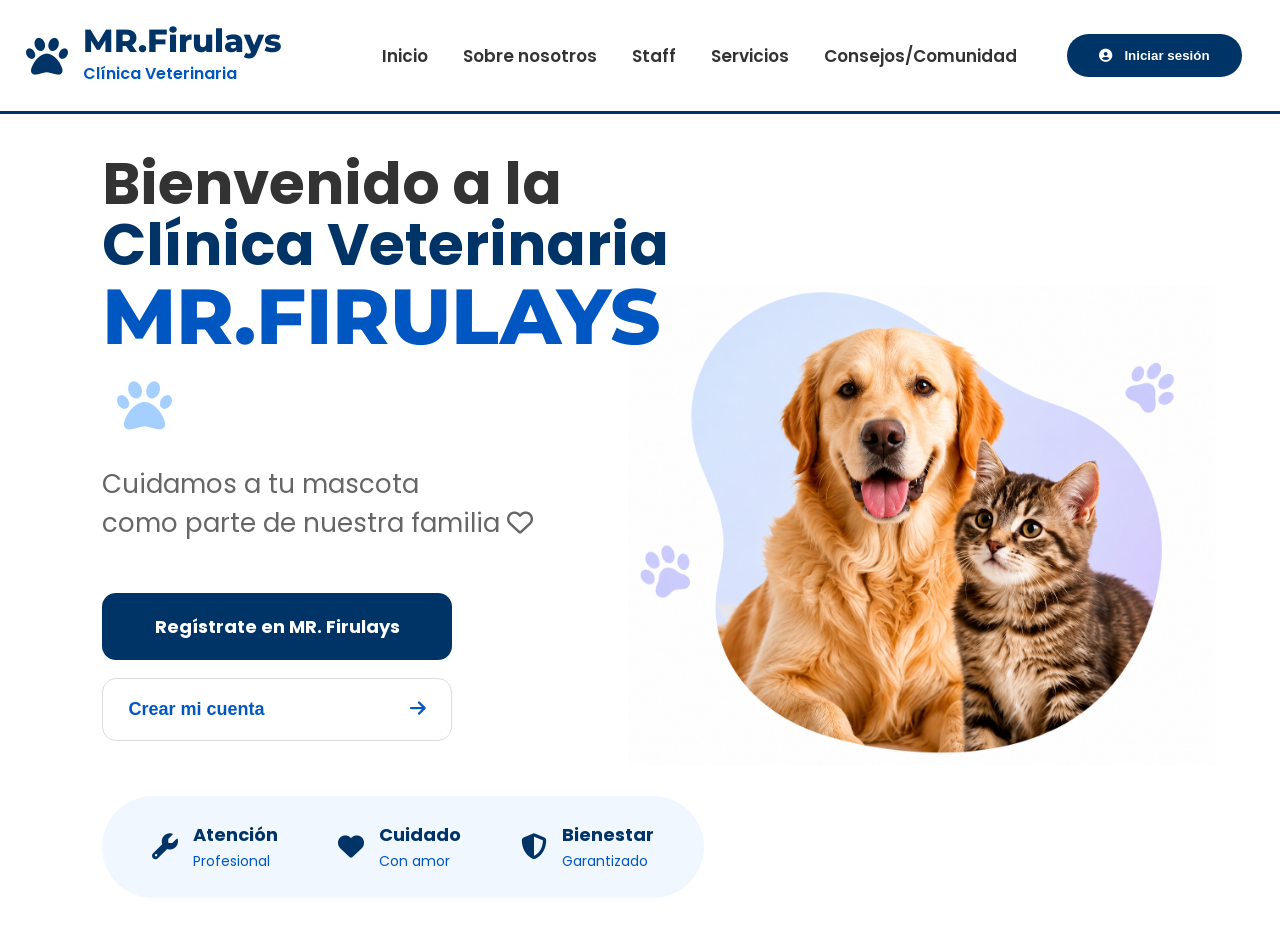
==== index.html @ 25b0375c "AAA" ====
<!DOCTYPE html>
<html lang="es">
<head>
    <meta charset="UTF-8">
    <meta name="viewport" content="width=device-width, initial-scale=1.0">
    <title>MR. Firulays - Clínica Veterinaria</title>
    <link href="https://fonts.googleapis.com/css2?family=Montserrat:wght@700;800&family=Poppins:wght@400;500;600&display=swap" rel="stylesheet">
    <link rel="stylesheet" href="css/styles.css">
    <link rel="stylesheet" href="https://cdnjs.cloudflare.com/ajax/libs/font-awesome/6.4.0/css/all.min.css">
</head>
<body>
    <header>
        <nav class="navbar">
            <div class="logo">
                <i class="fas fa-paw logo-icon"></i>
                <div class="logo-text">
                    <span>MR.Firulays</span>
                    <p class="sub-logo">Clínica Veterinaria</p>
                </div>
            </div>
            
            <div class="nav-right">
<ul class="nav-links">
    <li><a href="index.htm" class="nav-link-item">Inicio</a></li>
    <li><a href="sobrenosotros.html" class="nav-link-item">Sobre nosotros</a></li>
    <li><a href="#" class="nav-link-item">Staff</a></li> <li><a href="servicios.html" class="nav-link-item">Servicios</a></li>
    <li><a href="#" class="nav-link-item">Consejos/Comunidad</a></li>
</ul>
                <button class="btn-login" id="openLogin">
                    <i class="fas fa-user-circle"></i> Iniciar sesión
                </button>
            </div>
        </nav>
    </header>

    <main class="hero-wrapper">
        <section class="hero">
            <div class="hero-content">
                <h1>Bienvenido a la<br><span class="clinic-text">Clínica Veterinaria</span><br><span class="brand-name">MR.FIRULAYS <i class="fas fa-paw paw-light"></i></span></h1>
                <p class="hero-p">Cuidamos a tu mascota<br>como parte de nuestra familia <i class="far fa-heart"></i></p>
                
                <div class="hero-buttons">
                    <div class="info-pill-blue">Regístrate en MR. Firulays</div>
                    <button class="btn-secondary" id="openRegisterHero2">Crear mi cuenta <i class="fas fa-arrow-right"></i></button>
                </div>

                <div class="features-pill">
                    <div class="f-item"><i class="fas fa-wrench"></i><div class="f-text"><strong>Atención</strong><span>Profesional</span></div></div>
                    <div class="f-item"><i class="fas fa-heart"></i><div class="f-text"><strong>Cuidado</strong><span>Con amor</span></div></div>
                    <div class="f-item"><i class="fas fa-shield-alt"></i><div class="f-text"><strong>Bienestar</strong><span>Garantizado</span></div></div>
                </div>
            </div>

            <div class="hero-image">
                <img src="img/perrito y gato.png" alt="Mascotas MR Firulays">
            </div>
        </section>
    </main>

    <div id="loginModal" class="modal-overlay">
        <div class="login-box">
            <span class="close-modal" id="closeLogin">&times;</span>
            <h2>Iniciar sesión</h2>
            <p class="subtitle">Veterinaria MR. FIRULAYS</p>

            <form id="loginForm">
                <div class="input-group">
                    <label>Correo electrónico</label>
                    <input type="email" placeholder="ejemplo@correo.com" required>
                </div>
                <div class="input-group">
                    <label>Contraseña</label>
                    <div class="password-container">
                        <input type="password" id="password" placeholder="Ingresa tu contraseña" required>
                        <i class="fas fa-eye toggle-icon" id="togglePassword"></i>
                    </div>
                </div>
                <a href="#" class="forgot-password">¿Olvidaste tu contraseña?</a>
                <button type="submit" class="btn-submit">Entrar</button>
            </form>

            <div class="divider"><span>o continúa con</span></div>
            <button class="btn-google" type="button" id="btnGoogle">
                <img src="https://www.gstatic.com/firebasejs/ui/2.0.0/images/auth/google.svg" alt="Google">
                <span>Google</span>
            </button>
        </div>
    </div>

    <div id="registerModal" class="modal-overlay">
        <div class="login-box">
            <span class="close-modal" id="closeRegister">&times;</span>
            <h2>Registrarse</h2>
            <p class="subtitle">Veterinaria MR. FIRULAYS</p>

            <form id="registerForm">
                <div class="input-group">
                    <label><i class="fas fa-user"></i> Nombre completo</label>
                    <input type="text" placeholder="Ingresa tu nombre completo" required>
                </div>
                <div class="input-group">
                    <label><i class="fas fa-id-card"></i> DNI</label>
                    <input type="text" placeholder="Ingresa tu DNI" required>
                </div>
                <div class="input-group">
                    <label><i class="fas fa-phone"></i> Teléfono de contacto</label>
                    <input type="tel" placeholder="Ingresa tu número" required>
                </div>
                <div class="input-group">
                    <label><i class="fas fa-envelope"></i> Correo electrónico</label>
                    <input type="email" placeholder="ejemplo@correo.com" required>
                </div>
                <div class="input-group">
                    <label><i class="fas fa-lock"></i> Contraseña</label>
                    <div class="password-container">
                        <input type="password" id="regPassword" placeholder="Crea una contraseña" required>
                        <i class="fas fa-eye toggle-icon" id="toggleRegPassword"></i>
                    </div>
                </div>
                <button type="submit" class="btn-submit">Crear cuenta</button>
            </form>

            <div class="bottom-text">
                ¿Ya tienes una cuenta? <a href="#" id="toLogin">Iniciar sesión</a>
            </div>
        </div>
    </div>

<script type="module">
    import { initializeApp } from "https://www.gstatic.com/firebasejs/12.13.0/firebase-app.js";
    import { getAuth } from "https://www.gstatic.com/firebasejs/12.13.0/firebase-auth.js";

    const firebaseConfig = {
        apiKey: "AIzaSyDCm LdcegKDBdJPw_OV4aQIQ3TBhli7nzQ",
        authDomain: "veterinaria-mr-firulays.firebaseapp.com",
        projectId: "veterinaria-mr-firulays",
        storageBucket: "veterinaria-mr-firulays.firebasestorage.app",
        messagingSenderId: "913958724869",
        appId: "1:913958724869:web:9349306cfa0d444e55436c"
    };

    const app = initializeApp(firebaseConfig);
    const auth = getAuth(app);
    window.auth = auth;
</script>
<script type="module" src="js/script.js"></script>
</body>
</html>
---- css/styles.css ----
* {
    margin: 0;
    padding: 0;
    box-sizing: border-box;
}

body {
    font-family: 'Poppins', sans-serif;
    background-color: #ffffff;
    overflow-x: hidden;
}

.navbar {
    display: flex;
    justify-content: space-between;
    align-items: center;
    padding: 25px 3% 25px 2%; 
    border-bottom: 3.5px solid #003366; 
}

.logo {
    display: flex;
    align-items: center;
    gap: 15px;
}

.logo-icon {
    font-size: 42px; 
    color: #003366;
}

.logo-text span {
    font-family: 'Montserrat', sans-serif;
    font-weight: 800;
    font-size: 32px; 
    color: #003366;
    line-height: 1;
}

.sub-logo {
    font-size: 16px; 
    color: #0057C2;
    font-weight: 600;
    margin-top: 2px;
}

.nav-right {
    display: flex;
    align-items: center;
    gap: 50px;
}

.nav-links {
    display: flex;
    list-style: none;
    gap: 35px;
}

.nav-links a {
    text-decoration: none;
    color: #333;
    font-size: 17px;
    font-weight: 600;
    transition: all 0.3s ease;
}

.nav-links a:hover {
    color: #0057C2;
    transform: scale(1.1);
}

.btn-login {
    background-color: #003366;
    color: white;
    border: none;
    padding: 14px 32px;
    border-radius: 50px;
    font-weight: 700;
    display: flex;
    align-items: center;
    gap: 12px;
    cursor: pointer;
    transition: background 0.3s;
}

.btn-login:hover {
    background-color: #0057C2;
}

.hero-wrapper {
    width: 100%;
    min-height: 88vh; 
    display: flex;
    align-items: center;
    padding: 40px 5% 40px 8%;
}

.hero {
    display: flex;
    width: 100%;
    justify-content: space-between;
    align-items: center;
}

.hero-content {
    flex: 1;
    z-index: 2;
}

.hero-content h1 {
    font-size: 58px; 
    color: #333;
    line-height: 1.05;
    margin-bottom: 25px;
}

.clinic-text {
    color: #003366;
    font-weight: 700;
}

.brand-name {
    font-family: 'Montserrat', sans-serif;
    font-weight: 800;
    color: #0057C2;
    font-size: 78px; 
}

.paw-light {
    color: #A5CFFF; 
    font-size: 55px;
    margin-left: 15px;
}

.hero-p {
    font-size: 26px; 
    color: #666;
    margin-bottom: 50px;
}

.hero-buttons {
    display: flex;
    flex-direction: column;
    gap: 18px;
    margin-bottom: 55px;
}

.info-pill-blue {
    width: 350px; 
    background-color: #003366;
    color: white;
    padding: 20px;
    border-radius: 14px;
    font-weight: 700;
    font-size: 18px;
    text-align: center;
    cursor: default; 
    user-select: none; 
}

.btn-secondary {
    width: 350px;
    background: white;
    color: #0057C2;
    border: 1.5px solid #ddd;
    padding: 20px 25px;
    border-radius: 14px;
    display: flex;
    justify-content: space-between;
    align-items: center;
    font-weight: 700;
    font-size: 18px;
    cursor: pointer;
    transition: border-color 0.3s;
}

.btn-secondary:hover {
    border-color: #0057C2;
}

.features-pill {
    display: inline-flex;
    background-color: #F0F7FF;
    padding: 25px 50px;
    border-radius: 100px;
    gap: 60px;
}

.f-item {
    display: flex;
    align-items: center;
    gap: 15px;
}

.f-item i { color: #003366; font-size: 26px; }
.f-text strong { font-size: 18px; color: #003366; display: block; }
.f-text span { font-size: 14px; color: #0057C2; }

.hero-image {
    flex: 1.3;
    display: flex;
    justify-content: flex-end;
}

.hero-image img {
    width: 115%;
    max-width: 850px;
    height: auto;
    object-fit: contain;
}

.modal-overlay {
    display: none; 
    position: fixed;
    z-index: 1000;
    left: 0;
    top: 0;
    width: 100%;
    height: 100%;
    background-color: rgba(0, 0, 0, 0.5); 
    backdrop-filter: blur(5px); 
    justify-content: center;
    align-items: center;
}

.login-box {
    background: white;
    padding: 40px;
    border-radius: 20px;
    width: 100%;
    max-width: 400px;
    position: relative;
    animation: slideDown 0.4s ease; 
}

.password-container {
    position: relative;
    display: flex;
    align-items: center;
}

input {
    width: 100%;
    padding: 12px 16px;
    border: 1px solid #d1d5db; 
    border-radius: 12px; 
    font-family: 'Poppins', sans-serif;
    font-size: 14px;
    outline: none;
    transition: border-color 0.2s;
}

input:focus {
    border-color: #003366; 
}

.toggle-icon {
    position: absolute;
    right: 15px;
    color: #9ca3af; 
    cursor: pointer;
    font-size: 16px;
    transition: color 0.3s;
}

.toggle-icon:hover {
    color: #003366;
}

input::-ms-reveal,
input::-ms-clear {
    display: none;
}

@keyframes slideDown {
    from { transform: translateY(-50px); opacity: 0; }
    to { transform: translateY(0); opacity: 1; }
}

.close-modal {
    position: absolute;
    right: 20px;
    top: 15px;
    font-size: 28px;
    cursor: pointer;
    color: #999;
}

.subtitle { color: #666; font-size: 14px; margin-bottom: 30px; }
.input-group { margin-bottom: 20px; text-align: left; }
.input-group label { display: block; font-size: 13px; font-weight: 600; margin-bottom: 8px; }
.forgot-password { display: block; text-align: center; font-size: 12px; color: #0057C2; text-decoration: none; margin: 15px 0; font-weight: 600; }
.btn-submit { width: 100%; background-color: #003366; color: white; padding: 14px; border: none; border-radius: 10px; font-weight: 700; cursor: pointer; }
.divider { text-align: center; border-bottom: 1px solid #eee; line-height: 0.1em; margin: 25px 0; }
.divider span { background: #fff; padding: 0 10px; color: #999; font-size: 12px; }
.btn-google { width: 100%; background: white; border: 1px solid #e0e0e0; padding: 12px; border-radius: 10px; display: flex; justify-content: center; align-items: center; gap: 10px; font-weight: 600; cursor: pointer; }
.btn-google img { width: 20px; }

.input-group label i {
    margin-right: 8px; 
    color: #003366;    
    width: 20px;       
    text-align: center;
}

.bottom-text {
    margin-top: 20px;
    font-size: 14px;
    color: #666;
    text-align: center;
}

.bottom-text a {
    color: #0057C2;
    text-decoration: none;
    font-weight: 700;
}

.bottom-text a:hover {
    color: #003366;
    text-decoration: underline;
}

@media (max-width: 900px) {
    .hero { flex-direction: column; text-align: center; }
    .hero-image { justify-content: center; margin-top: 50px; }
    .hero-buttons { align-items: center; }
}
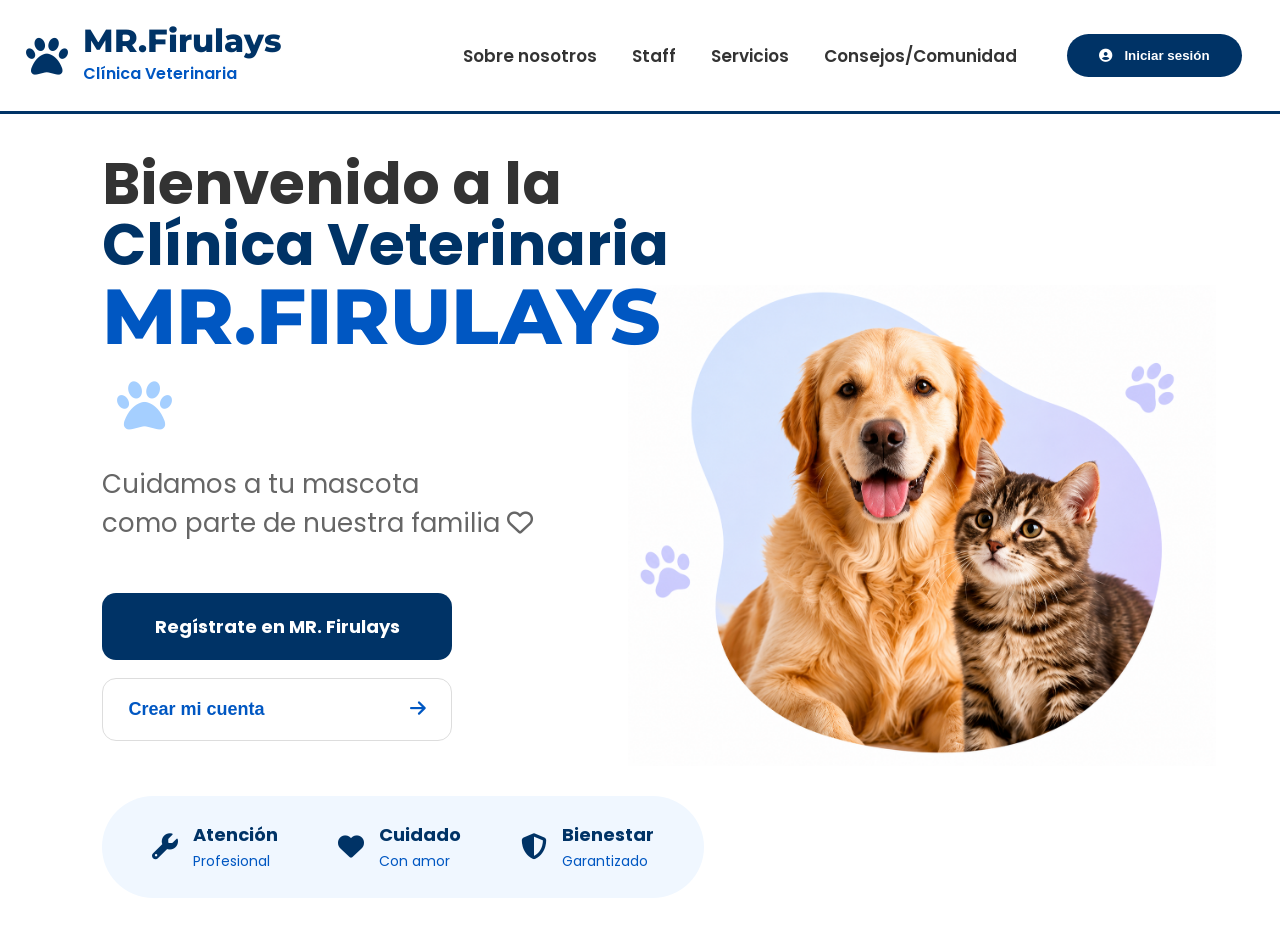
==== commit 0b677e88: "AAA" ====
--- a/index.html
+++ b/index.html
@@ -21,9 +21,9 @@
             
             <div class="nav-right">
 <ul class="nav-links">
-    <li><a href="index.htm" class="nav-link-item">Inicio</a></li>
     <li><a href="sobrenosotros.html" class="nav-link-item">Sobre nosotros</a></li>
-    <li><a href="#" class="nav-link-item">Staff</a></li> <li><a href="servicios.html" class="nav-link-item">Servicios</a></li>
+    <li><a href="staff.html" class="nav-link-item">Staff</a></li>
+    <li><a href="servicios.html" class="nav-link-item">Servicios</a></li>
     <li><a href="#" class="nav-link-item">Consejos/Comunidad</a></li>
 </ul>
                 <button class="btn-login" id="openLogin">
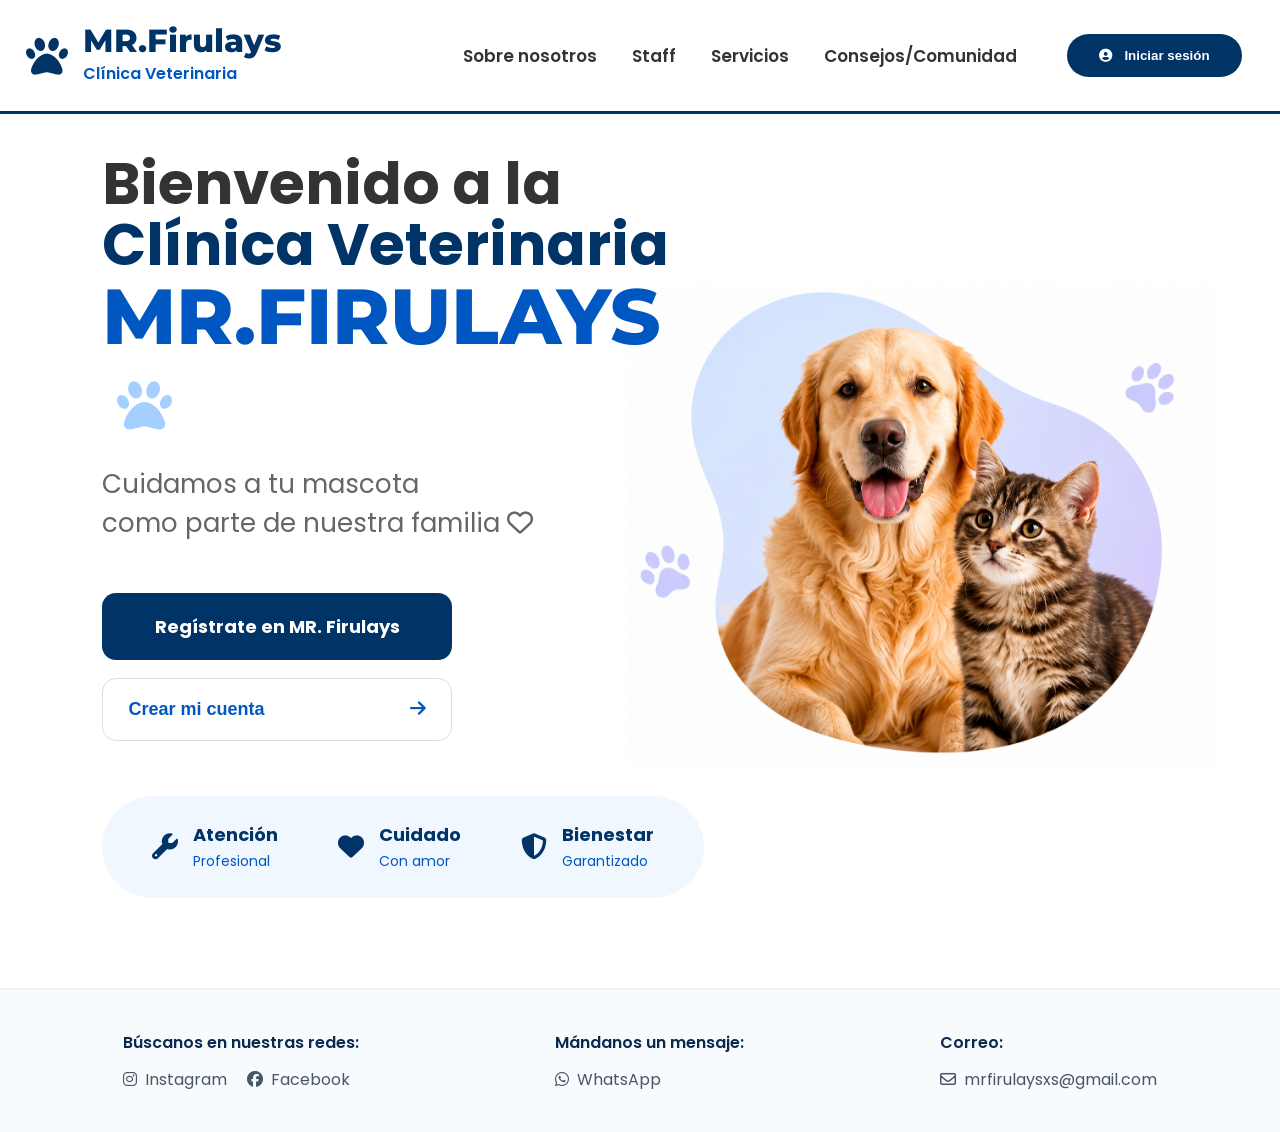
==== commit 642b313f: "Dia" ====
--- a/index.html
+++ b/index.html
@@ -24,7 +24,7 @@
     <li><a href="sobrenosotros.html" class="nav-link-item">Sobre nosotros</a></li>
     <li><a href="staff.html" class="nav-link-item">Staff</a></li>
     <li><a href="servicios.html" class="nav-link-item">Servicios</a></li>
-    <li><a href="#" class="nav-link-item">Consejos/Comunidad</a></li>
+    <li><a href="consejocomunidad.php" class="nav-link-item">Consejos/Comunidad</a></li>
 </ul>
                 <button class="btn-login" id="openLogin">
                     <i class="fas fa-user-circle"></i> Iniciar sesión
@@ -126,6 +126,37 @@
         </div>
     </div>
 
+</div>
+    </div> <footer class="main-footer">
+        <div class="footer-container">
+            <div class="footer-group">
+                <span class="footer-label">Búscanos en nuestras redes:</span>
+                <div class="footer-social-icons">
+                    <a href="https://www.instagram.com/mrfirulaysxs?igsh=MXFhOHdtZjV3cTB6Zw=="><i class="fab fa-instagram"></i> Instagram</a>
+                    <a href="https://www.facebook.com/share/1Dugv77nDb/"><i class="fab fa-facebook"></i> Facebook</a>
+                </div>
+            </div>
+
+            <div class="footer-group">
+                <span class="footer-label">Mándanos un mensaje:</span>
+                <a href="https://wa.me/51923878253" target="_blank" class="footer-link">
+                    <i class="fab fa-whatsapp"></i> WhatsApp
+                </a>
+            </div>
+
+            <div class="footer-group">
+                <span class="footer-label">Correo:</span>
+                <a href="mailto:mrfirulaysxs@gmail.com" class="footer-link">
+                    <i class="far fa-envelope"></i> mrfirulaysxs@gmail.com
+                </a>
+            </div>
+        </div>
+    </footer>
+
+    
+        
+
+    
 <script type="module">
     import { initializeApp } from "https://www.gstatic.com/firebasejs/12.13.0/firebase-app.js";
     import { getAuth } from "https://www.gstatic.com/firebasejs/12.13.0/firebase-auth.js";
--- a/css/styles.css
+++ b/css/styles.css
@@ -1,15 +1,44 @@
-* {
+/* ==========================================
+   1. BLOQUEO TOTAL DE BARRAS (TODOS LOS DISPOSITIVOS)
+   ========================================== */
+html, body {
     margin: 0;
     padding: 0;
     box-sizing: border-box;
-}
-
-body {
     font-family: 'Poppins', sans-serif;
     background-color: #ffffff;
+    
+    /* Desactiva visualmente las barras en Firefox y Edge/IE */
+    scrollbar-width: none !important; 
+    -ms-overflow-style: none !important; 
+}
+
+/* Oculta la barra en Chrome, Safari, Opera y Navegadores Móviles (iOS / Android) */
+html::-webkit-scrollbar,
+body::-webkit-scrollbar,
+*::-webkit-scrollbar {
+    display: none !important;
+    width: 0 !important;
+    height: 0 !important;
+    background: transparent !important;
+}
+
+/* Aplicar box-sizing a absolutamente todo */
+* {
+    box-sizing: border-box;
+    margin: 0;
+    padding: 0;
+}
+
+/* Evitar desbordamiento lateral */
+body {
     overflow-x: hidden;
 }
 
+
+/* ==========================================
+   2. NAVBAR
+   ========================================== */
 .navbar {
     display: flex;
     justify-content: space-between;
@@ -87,6 +116,10 @@
     background-color: #0057C2;
 }
 
+
+/* ==========================================
+   3. HERO SECTION
+   ========================================== */
 .hero-wrapper {
     width: 100%;
     min-height: 88vh; 
@@ -209,6 +242,10 @@
     object-fit: contain;
 }
 
+
+/* ==========================================
+   4. MODAL / LOGIN
+   ========================================== */
 .modal-overlay {
     display: none; 
     position: fixed;
@@ -267,11 +304,6 @@
     color: #003366;
 }
 
-input::-ms-reveal,
-input::-ms-clear {
-    display: none;
-}
-
 @keyframes slideDown {
     from { transform: translateY(-50px); opacity: 0; }
     to { transform: translateY(0); opacity: 1; }
@@ -316,13 +348,56 @@
     font-weight: 700;
 }
 
-.bottom-text a:hover {
-    color: #003366;
-    text-decoration: underline;
-}
+
+.main-footer {
+    background-color: #f8fbfd; 
+    padding: 40px 20px;
+    border-top: 2px solid #eef2f6;
+    margin-top: 50px;
+}
+
+.footer-container {
+    display: flex; 
+    justify-content: space-around; 
+    align-items: flex-start;
+    flex-wrap: wrap; 
+    max-width: 1200px;
+    margin: 0 auto;
+    gap: 30px;
+}
+
+.footer-group {
+    display: flex;
+    flex-direction: column;
+    gap: 12px; 
+}
+
+.footer-label {
+    font-weight: 600;
+    color: #0b284e; 
+    font-size: 16px;
+}
+
+.footer-social-icons {
+    display: flex;
+    gap: 20px; 
+}
+
+.footer-social-icons a, .footer-link {
+    text-decoration: none;
+    color: #4a5568;
+    display: flex;
+    align-items: center;
+    gap: 8px; 
+    transition: color 0.3s ease;
+}
+
+
 
 @media (max-width: 900px) {
     .hero { flex-direction: column; text-align: center; }
     .hero-image { justify-content: center; margin-top: 50px; }
     .hero-buttons { align-items: center; }
+    .nav-right { gap: 20px; }
+    .nav-links { display: none; } 
 }
